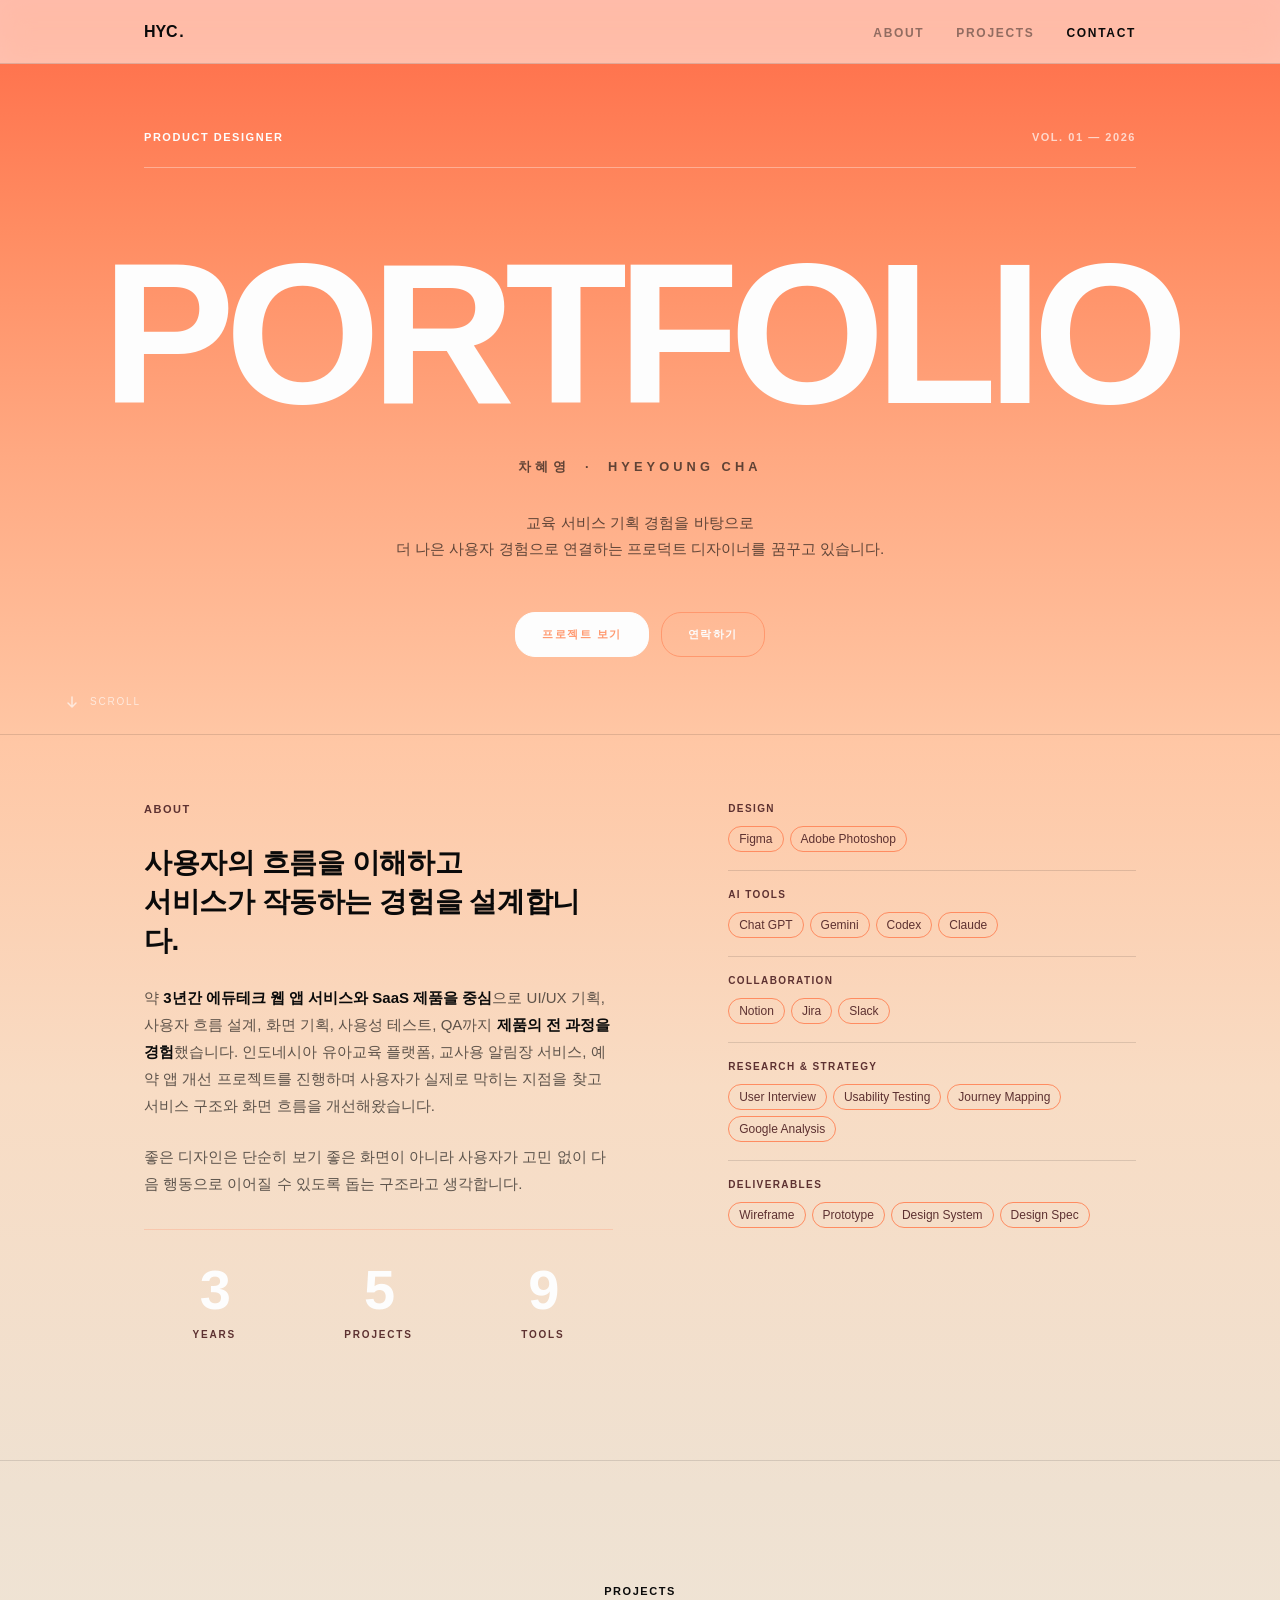
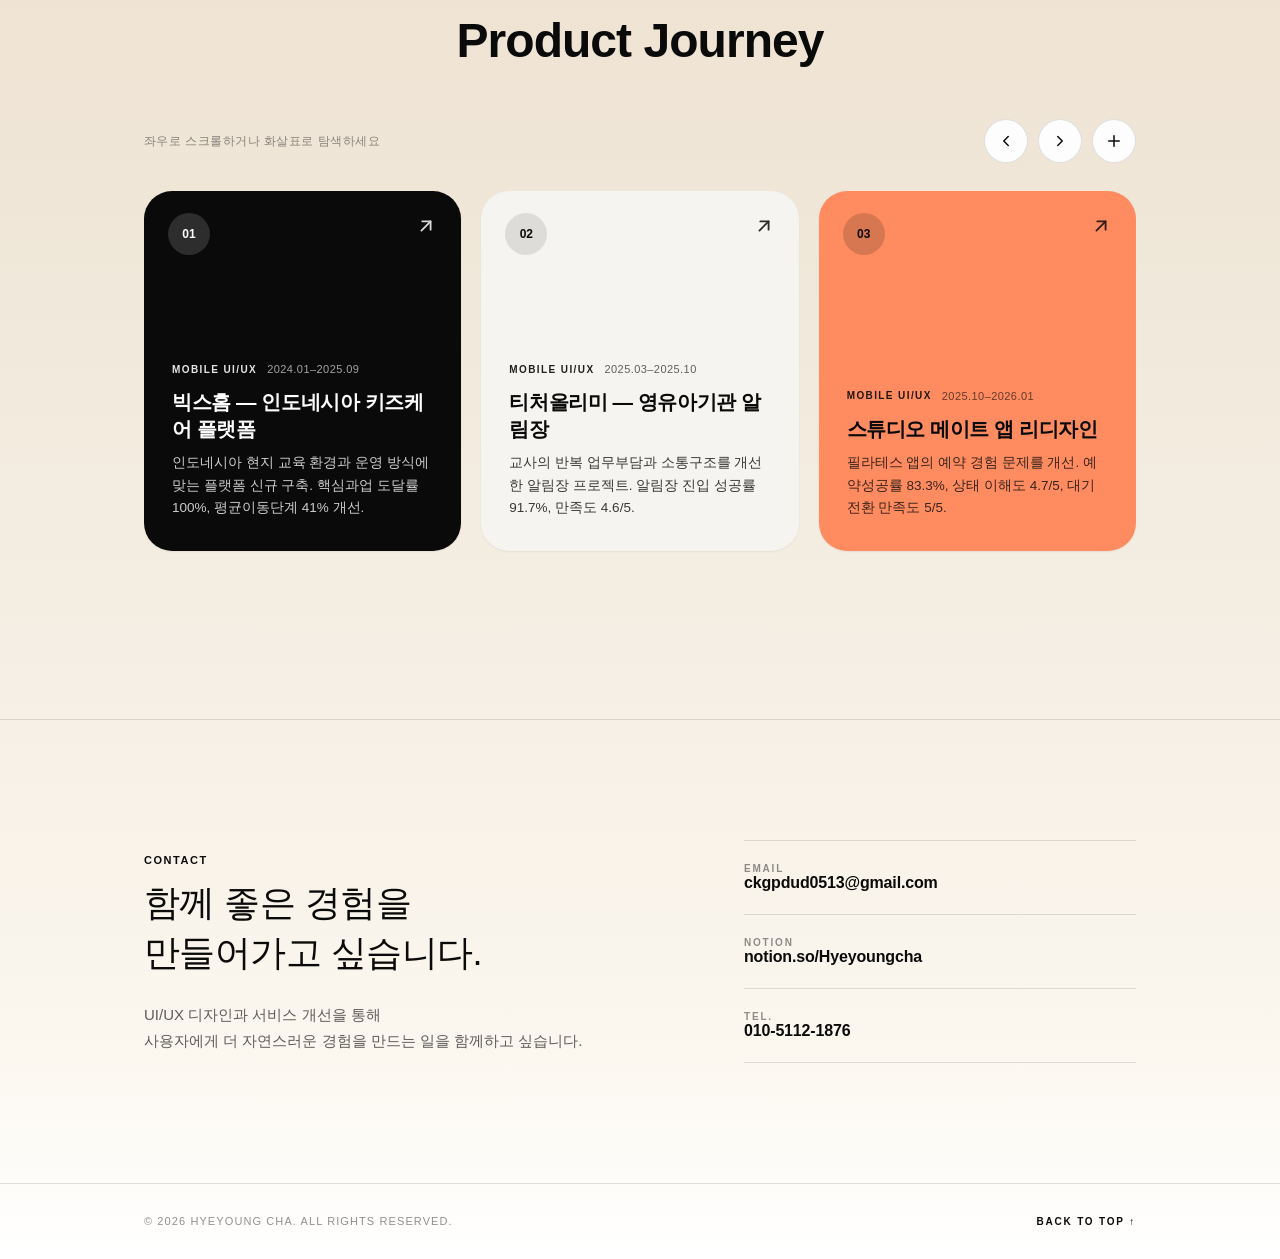
==== index.html @ 9a7ed99f "feat: initial portfolio site" ====
<!DOCTYPE html>
<html lang="ko">
<head>
  <meta charset="UTF-8" />
  <meta name="viewport" content="width=device-width, initial-scale=1.0" />
  <title>Hyeyoung Cha — Product Designer</title>
  <meta name="description" content="UI/UX 디자이너 차혜영의 포트폴리오입니다. 사용자의 흐름을 이해하고 서비스가 작동하는 경험을 설계합니다." />
  <meta name="author" content="Hyeyoung Cha" />
  <meta property="og:type" content="website" />
  <meta property="og:title" content="Hyeyoung Cha — Product Designer" />
  <meta property="og:description" content="UI/UX 디자이너 차혜영의 포트폴리오입니다. 사용자의 흐름을 이해하고 서비스가 작동하는 경험을 설계합니다." />
  <meta property="og:image" content="images/01_bixhome/01_빅스홈_표지.png" />
  <meta property="og:locale" content="ko_KR" />
  <meta name="twitter:card" content="summary_large_image" />
  <meta name="twitter:title" content="Hyeyoung Cha — Product Designer" />
  <meta name="twitter:description" content="UI/UX 디자이너 차혜영의 포트폴리오입니다." />
  <meta name="twitter:image" content="images/01_bixhome/01_빅스홈_표지.png" />
  <link rel="stylesheet" href="style.css" />
</head>
<body>

<!-- ── Navigation ── -->
<nav id="nav">
  <div class="container nav-inner">
    <a href="#hero" class="nav-logo">HYC<span>.</span></a>
    <ul class="nav-links">
      <li><a href="#about">About</a></li>
      <li><a href="#projects">Projects</a></li>
      <li><a href="#contact">Contact</a></li>
    </ul>
    <button class="nav-toggle" aria-label="메뉴 열기">
      <span></span><span></span><span></span>
    </button>
  </div>
</nav>
<nav class="nav-drawer">
  <a href="#about">About</a>
  <a href="#projects">Projects</a>
  <a href="#contact">Contact</a>
</nav>

<!-- ── Hero ── -->
<section id="hero">
  <div class="container">
    <div class="hero-content">
      <p class="eyebrow hero-eyebrow">Product Designer</p>
      <h1 class="hero-name">PORTFOLIO</h1>
      <p class="hero-name-ko">차혜영 &nbsp;·&nbsp; HYEYOUNG CHA</p>
      <p class="hero-desc">
        교육 서비스 기획 경험을 바탕으로<br>
        더 나은 사용자 경험으로 연결하는 프로덕트 디자이너를 꿈꾸고 있습니다.
      </p>
      <div class="hero-ctas">
        <a href="#projects" class="btn btn-primary">프로젝트 보기</a>
        <a href="#contact" class="btn btn-ghost">연락하기</a>
      </div>
    </div>
  </div>
  <div class="hero-scroll">
    <svg width="16" height="16" viewBox="0 0 16 16" fill="none">
      <path d="M8 3v10M4 9l4 4 4-4" stroke="currentColor" stroke-width="1.5" stroke-linecap="round" stroke-linejoin="round"/>
    </svg>
    Scroll
  </div>
</section>

<!-- ── About ── -->
<section id="about">
  <div class="container">
    <div class="about-grid">

      <!-- Left: bio -->
      <div>
        <p class="eyebrow section-label reveal">About</p>
        <h2 class="about-lead reveal" data-d="1">
          사용자의 흐름을 이해하고<br>
          서비스가 작동하는 경험을 설계합니다.
        </h2>
        <p class="about-body reveal" data-d="2">
          약 <strong>3년간 에듀테크 웹 앱 서비스와 SaaS 제품을 중심</strong>으로 UI/UX 기획, 사용자 흐름 설계,
          화면 기획, 사용성 테스트, QA까지 <strong>제품의 전 과정을 경험</strong>했습니다.
          인도네시아 유아교육 플랫폼, 교사용 알림장 서비스, 예약 앱 개선 프로젝트를
          진행하며 사용자가 실제로 막히는 지점을 찾고 서비스 구조와 화면 흐름을 개선해왔습니다.
        </p>
        <p class="about-body reveal" data-d="2">
          좋은 디자인은 단순히 보기 좋은 화면이 아니라
          사용자가 고민 없이 다음 행동으로 이어질 수 있도록 돕는 구조라고 생각합니다.
        </p>

        <div class="stats-row">
          <div class="reveal" data-d="1">
            <div class="stat-num">3</div>
            <div class="stat-desc">Years</div>
          </div>
          <div class="reveal" data-d="2">
            <div class="stat-num">5</div>
            <div class="stat-desc">Projects</div>
          </div>
          <div class="reveal" data-d="3">
            <div class="stat-num">9</div>
            <div class="stat-desc">Tools</div>
          </div>
        </div>
      </div>

      <!-- Right: skills -->
      <div class="skills-wrap reveal" data-d="2">
        <div class="skill-group">
          <div class="skill-group-label">Design</div>
          <div class="tags">
            <span class="tag">Figma</span>
            <span class="tag">Adobe Photoshop</span>
          </div>
        </div>
        <div class="skill-group">
          <div class="skill-group-label">AI Tools</div>
          <div class="tags">
            <span class="tag">Chat GPT</span>
            <span class="tag">Gemini</span>
            <span class="tag">Codex</span>
            <span class="tag">Claude</span>
          </div>
        </div>
        <div class="skill-group">
          <div class="skill-group-label">Collaboration</div>
          <div class="tags">
            <span class="tag">Notion</span>
            <span class="tag">Jira</span>
            <span class="tag">Slack</span>
          </div>
        </div>
        <div class="skill-group">
          <div class="skill-group-label">Research &amp; Strategy</div>
          <div class="tags">
            <span class="tag">User Interview</span>
            <span class="tag">Usability Testing</span>
            <span class="tag">Journey Mapping</span>
            <span class="tag">Google Analysis</span>
          </div>
        </div>
        <div class="skill-group">
          <div class="skill-group-label">Deliverables</div>
          <div class="tags">
            <span class="tag">Wireframe</span>
            <span class="tag">Prototype</span>
            <span class="tag">Design System</span>
            <span class="tag">Design Spec</span>
          </div>
        </div>
      </div>

    </div>
  </div>
</section>

<!-- ── Projects ── -->
<section id="projects">
  <div class="container">
    <div class="projects-header">
      <div>
        <p class="eyebrow reveal">Projects</p>
        <h2 class="reveal" data-d="1">Product Journey</h2>
      </div>
    </div>

    <div class="projects-toolbar reveal" data-d="2">
      <span class="projects-hint">좌우로 스크롤하거나 화살표로 탐색하세요</span>
      <div class="carousel-controls">
        <button type="button" class="carousel-btn" data-dir="-1" aria-label="이전 프로젝트">
          <svg width="18" height="18" viewBox="0 0 24 24" fill="none" stroke="currentColor" stroke-width="2" stroke-linecap="round" stroke-linejoin="round"><path d="M15 18l-6-6 6-6"/></svg>
        </button>
        <button type="button" class="carousel-btn" data-dir="1" aria-label="다음 프로젝트">
          <svg width="18" height="18" viewBox="0 0 24 24" fill="none" stroke="currentColor" stroke-width="2" stroke-linecap="round" stroke-linejoin="round"><path d="M9 6l6 6-6 6"/></svg>
        </button>
        <button type="button" class="carousel-btn carousel-btn-expand" id="projects-expand" aria-label="전체 프로젝트 펼쳐보기" aria-pressed="false">
          <svg class="icon-plus" width="18" height="18" viewBox="0 0 24 24" fill="none" stroke="currentColor" stroke-width="2" stroke-linecap="round" stroke-linejoin="round"><line x1="12" y1="5" x2="12" y2="19"/><line x1="5" y1="12" x2="19" y2="12"/></svg>
          <svg class="icon-close" width="18" height="18" viewBox="0 0 24 24" fill="none" stroke="currentColor" stroke-width="2" stroke-linecap="round" stroke-linejoin="round"><line x1="6" y1="6" x2="18" y2="18"/><line x1="18" y1="6" x2="6" y2="18"/></svg>
        </button>
      </div>
    </div>

    <div class="projects-grid">

      <!-- 01 빅스홈 -->
      <a href="project-01.html" class="card reveal">
        <span class="card-num">01</span>
        <span class="card-arrow" aria-hidden="true">
          <svg width="22" height="22" viewBox="0 0 24 24" fill="none" stroke="currentColor" stroke-width="2" stroke-linecap="round" stroke-linejoin="round"><line x1="7" y1="17" x2="17" y2="7"/><polyline points="8 7 17 7 17 16"/></svg>
        </span>
        <div class="card-info">
          <div class="card-meta">
            <span class="card-type">Mobile UI/UX</span>
            <span class="card-year">2024.01–2025.09</span>
          </div>
          <h3 class="card-title">빅스홈 — 인도네시아 키즈케어 플랫폼</h3>
          <p class="card-desc">인도네시아 현지 교육 환경과 운영 방식에 맞는 플랫폼 신규 구축. 핵심과업 도달률 100%, 평균이동단계 41% 개선.</p>
        </div>
      </a>

      <!-- 02 티처올리미 -->
      <a href="project-02.html" class="card reveal" data-d="1">
        <span class="card-num">02</span>
        <span class="card-arrow" aria-hidden="true">
          <svg width="22" height="22" viewBox="0 0 24 24" fill="none" stroke="currentColor" stroke-width="2" stroke-linecap="round" stroke-linejoin="round"><line x1="7" y1="17" x2="17" y2="7"/><polyline points="8 7 17 7 17 16"/></svg>
        </span>
        <div class="card-info">
          <div class="card-meta">
            <span class="card-type">Mobile UI/UX</span>
            <span class="card-year">2025.03–2025.10</span>
          </div>
          <h3 class="card-title">티처올리미 — 영유아기관 알림장</h3>
          <p class="card-desc">교사의 반복 업무부담과 소통구조를 개선한 알림장 프로젝트. 알림장 진입 성공률 91.7%, 만족도 4.6/5.</p>
        </div>
      </a>

      <!-- 03 스튜디오 메이트 -->
      <a href="project-03.html" class="card reveal" data-d="2">
        <span class="card-num">03</span>
        <span class="card-arrow" aria-hidden="true">
          <svg width="22" height="22" viewBox="0 0 24 24" fill="none" stroke="currentColor" stroke-width="2" stroke-linecap="round" stroke-linejoin="round"><line x1="7" y1="17" x2="17" y2="7"/><polyline points="8 7 17 7 17 16"/></svg>
        </span>
        <div class="card-info">
          <div class="card-meta">
            <span class="card-type">Mobile UI/UX</span>
            <span class="card-year">2025.10–2026.01</span>
          </div>
          <h3 class="card-title">스튜디오 메이트 앱 리디자인</h3>
          <p class="card-desc">필라테스 앱의 예약 경험 문제를 개선. 예약성공률 83.3%, 상태 이해도 4.7/5, 대기전환 만족도 5/5.</p>
        </div>
      </a>

      <!-- 04 휠라 -->
      <a href="project-04.html" class="card reveal">
        <span class="card-num">04</span>
        <span class="card-arrow" aria-hidden="true">
          <svg width="22" height="22" viewBox="0 0 24 24" fill="none" stroke="currentColor" stroke-width="2" stroke-linecap="round" stroke-linejoin="round"><line x1="7" y1="17" x2="17" y2="7"/><polyline points="8 7 17 7 17 16"/></svg>
        </span>
        <div class="card-info">
          <div class="card-meta">
            <span class="card-type">Web UI/UX</span>
            <span class="card-year">2026.02–2026.03</span>
          </div>
          <h3 class="card-title">휠라 웹 페이지 리디자인</h3>
          <p class="card-desc">휠라의 브랜드 헤리티지와 라이프스타일 무드를 개선하기 위한 리디자인 프로젝트.</p>
        </div>
      </a>

      <!-- 05 구인구직 -->
      <a href="project-05.html" class="card reveal" data-d="1">
        <span class="card-num">05</span>
        <span class="card-arrow" aria-hidden="true">
          <svg width="22" height="22" viewBox="0 0 24 24" fill="none" stroke="currentColor" stroke-width="2" stroke-linecap="round" stroke-linejoin="round"><line x1="7" y1="17" x2="17" y2="7"/><polyline points="8 7 17 7 17 16"/></svg>
        </span>
        <div class="card-info">
          <div class="card-meta">
            <span class="card-type">Operation Planning</span>
            <span class="card-year">2025</span>
          </div>
          <h3 class="card-title">구인구직 웹 화면 사용성 개선</h3>
          <p class="card-desc">채용공고 등록 관련 CS 문의 70% 이상 감소, 월 27건 이하로 감소.</p>
        </div>
      </a>

      <!-- 06 이벤트 프로모션 -->
      <a href="project-06.html" class="card reveal" data-d="2">
        <span class="card-num">06</span>
        <span class="card-arrow" aria-hidden="true">
          <svg width="22" height="22" viewBox="0 0 24 24" fill="none" stroke="currentColor" stroke-width="2" stroke-linecap="round" stroke-linejoin="round"><line x1="7" y1="17" x2="17" y2="7"/><polyline points="8 7 17 7 17 16"/></svg>
        </span>
        <div class="card-info">
          <div class="card-meta">
            <span class="card-type">Promotions</span>
            <span class="card-year">2025.04–2025.05</span>
          </div>
          <h3 class="card-title">이벤트 프로모션 기획 및 운영</h3>
          <p class="card-desc">교사 회원의 반복 참여 유도, 이벤트 몰입도 증가 및 자사 커머스 노출 확대.</p>
        </div>
      </a>

    </div>
  </div>
</section>

<!-- ── Contact ── -->
<section id="contact">
  <div class="container">
    <div class="contact-grid">
      <div class="reveal">
        <p class="eyebrow">Contact</p>
        <h2 class="contact-headline">
          함께 좋은 경험을<br>
          만들어가고 싶습니다.
        </h2>
        <p class="contact-sub">
          UI/UX 디자인과 서비스 개선을 통해<br>
          사용자에게 더 자연스러운 경험을 만드는 일을 함께하고 싶습니다.
        </p>
      </div>
      <div class="contact-items reveal" data-d="2">
        <a href="https://mail.google.com/mail/?view=cm&fs=1&to=ckgpdud0513@gmail.com" class="contact-item" target="_blank" rel="noopener">
          <div>
            <div class="contact-item-lbl">Email</div>
            <div class="contact-item-val">ckgpdud0513@gmail.com</div>
          </div>
        </a>
        <a href="https://www.notion.so/44c5bd05ac6083bfa20d01a6bcfd64e7" class="contact-item" target="_blank" rel="noopener">
          <div>
            <div class="contact-item-lbl">Notion</div>
            <div class="contact-item-val">notion.so/Hyeyoungcha</div>
          </div>
        </a>
        <a href="tel:010-5112-1876" class="contact-item">
          <div>
            <div class="contact-item-lbl">Tel.</div>
            <div class="contact-item-val">010-5112-1876</div>
          </div>
        </a>
      </div>
    </div>
  </div>
</section>

<!-- ── Footer ── -->
<footer>
  <div class="container footer-inner">
    <p class="footer-copy">© 2026 Hyeyoung Cha. All rights reserved.</p>
    <a href="#hero" class="footer-back">
      Back to top ↑
    </a>
  </div>
</footer>

<!-- ── Project Modal ── -->
<div id="project-modal" role="dialog" aria-modal="true" aria-label="프로젝트 상세">
  <div id="project-modal-panel">
    <button id="project-modal-close" aria-label="닫기">
      <svg width="16" height="16" viewBox="0 0 16 16" fill="none">
        <path d="M3 3l10 10M13 3L3 13" stroke="currentColor" stroke-width="1.8" stroke-linecap="round"/>
      </svg>
    </button>
    <div id="project-modal-body"></div>
  </div>
</div>
<div id="project-modal-progress"><div id="project-modal-progress-bar"></div></div>
<button id="modal-back-to-top" aria-label="맨 위로 이동">
  <svg width="18" height="18" viewBox="0 0 24 24" fill="none" stroke="currentColor" stroke-width="2" stroke-linecap="round" stroke-linejoin="round"><polyline points="18 15 12 9 6 15"/></svg>
</button>

<!-- ── Back to Top (main) ── -->
<button id="back-to-top" aria-label="맨 위로 이동">
  <svg width="18" height="18" viewBox="0 0 24 24" fill="none" stroke="currentColor" stroke-width="2" stroke-linecap="round" stroke-linejoin="round"><polyline points="18 15 12 9 6 15"/></svg>
</button>

<script src="main.js"></script>
</body>
</html>
---- style.css ----
@import url("https://cdn.jsdelivr.net/gh/orioncactus/pretendard@v1.3.9/dist/web/static/pretendard.min.css");

/* ─── Variables (Coral gradient palette) ─── */
:root {
  --ink:    #0A0A0A;
  --ink-65: rgba(10,10,10,.65);
  --ink-45: rgba(10,10,10,.45);
  --ink-35: rgba(10,10,10,.35);
  --ink-25: rgba(10,10,10,.25);
  --ink-12: rgba(10,10,10,.12);
  --ink-06: rgba(10,10,10,.06);
  --paper:  #FDFDFD;
  --paper-2:#F5F4F0;

  --rust:        #5D3131;
  --rust-25:     rgba(93,49,49,.25);
  --coral:       #FF8C61;
  --coral-soft:  #FF986E;
  --coral-line:  rgba(255,128,88,.25);

  --nav-h: 64px;
  --max:   1120px;
  --pad:   clamp(20px, 5vw, 80px);
  --r:     20px;
}

/* ─── Reset ─── */
*, *::before, *::after { box-sizing: border-box; margin: 0; padding: 0; }
html { scroll-behavior: smooth; }
body {
  font-family: 'Pretendard', -apple-system, BlinkMacSystemFont, sans-serif;
  background:
    linear-gradient(
      180deg,
      #FF6B47 0%,
      #FF8C62 8%,
      #FFA982 16%,
      #FFC7A5 26%,
      #F8DCC4 38%,
      #EFE1D1 52%,
      #F0E8DA 66%,
      #F6EFE5 80%,
      #FBF7EE 92%,
      #FFFFFF 100%
    )
    no-repeat;
  background-attachment: scroll;
  color: var(--ink);
  -webkit-font-smoothing: antialiased;
  overflow-x: hidden;
}
img { display: block; width: 100%; }
a { color: inherit; text-decoration: none; }

/* ─── Typography ─── */
.display {
  font-size: clamp(72px, 17vw, 200px);
  font-weight: 800;
  line-height: 0.9;
  letter-spacing: -0.05em;
}
h1 { font-size: clamp(36px, 5vw, 64px); font-weight: 700; line-height: 1.1; letter-spacing: -0.025em; }
h2 { font-size: clamp(28px, 3.5vw, 48px); font-weight: 700; line-height: 1.15; letter-spacing: -0.02em; }
h3 { font-size: clamp(18px, 1.8vw, 24px); font-weight: 600; line-height: 1.3; }
p  { line-height: 1.7; }

.eyebrow {
  display: inline-block;
  font-size: 11px;
  font-weight: 600;
  letter-spacing: 0.14em;
  text-transform: uppercase;
  color: var(--ink);
}
#about .eyebrow { color: var(--rust); }

/* ─── Layout ─── */
.container { max-width: var(--max); margin: 0 auto; padding: 0 var(--pad); }
section { padding: clamp(80px, 10vw, 120px) 0; }

/* ─── Nav ─── */
#nav {
  position: fixed;
  inset: 0 0 auto;
  z-index: 200;
  height: var(--nav-h);
  background: rgba(255,255,255,0.55);
  backdrop-filter: blur(14px) saturate(120%);
  -webkit-backdrop-filter: blur(14px) saturate(120%);
  border-bottom: 1px solid var(--ink-12);
  transition: background .3s, box-shadow .3s;
}
#nav.scrolled { background: rgba(255,255,255,0.78); box-shadow: 0 4px 24px rgba(0,0,0,.04); }
.nav-inner {
  height: 100%;
  display: flex;
  align-items: center;
  justify-content: space-between;
}
.nav-logo {
  font-size: 16px;
  font-weight: 800;
  color: var(--ink);
  letter-spacing: -0.01em;
  display: flex;
  align-items: center;
  gap: 2px;
}
.nav-logo span { color: var(--ink); }
.nav-links {
  display: flex;
  align-items: center;
  gap: 32px;
  list-style: none;
}
.nav-links a {
  font-size: 12px;
  font-weight: 600;
  letter-spacing: .14em;
  text-transform: uppercase;
  color: var(--ink-45);
  transition: color .2s;
}
.nav-links a:hover,
.nav-links a.active { color: var(--ink); }

.nav-toggle {
  display: none;
  flex-direction: column;
  gap: 5px;
  cursor: pointer;
  padding: 4px;
  background: none;
  border: none;
}
.nav-toggle span {
  display: block;
  width: 22px;
  height: 2px;
  background: var(--ink);
  border-radius: 0;
  transition: all .3s;
}
.nav-toggle.open span:nth-child(1) { transform: translateY(7px) rotate(45deg); }
.nav-toggle.open span:nth-child(2) { opacity: 0; }
.nav-toggle.open span:nth-child(3) { transform: translateY(-7px) rotate(-45deg); }

.nav-drawer {
  display: none;
  position: fixed;
  inset: var(--nav-h) 0 0;
  background: rgba(255,255,255,0.9);
  backdrop-filter: blur(14px);
  -webkit-backdrop-filter: blur(14px);
  z-index: 199;
  padding: 32px var(--pad);
  flex-direction: column;
  gap: 0;
  border-top: 1px solid var(--ink-12);
}
.nav-drawer.open { display: flex; }
.nav-drawer a {
  font-size: 22px;
  font-weight: 700;
  color: var(--ink);
  padding: 16px 0;
  border-bottom: 1px solid var(--ink-12);
}

/* ─── Buttons ─── */
.btn {
  display: inline-flex;
  align-items: center;
  gap: 8px;
  padding: 14px 26px;
  border-radius: var(--r);
  font-size: 11px;
  font-weight: 700;
  letter-spacing: 0.14em;
  text-transform: uppercase;
  transition: all .2s;
  cursor: pointer;
  border: 1px solid transparent;
}
.btn-primary {
  background: var(--paper);
  color: var(--coral-soft);
  border-color: var(--paper);
}
.btn-primary:hover { background: var(--paper); color: var(--coral-soft); border-color: var(--paper); }
.btn-ghost {
  background: transparent;
  color: var(--paper);
  border-color: var(--coral-soft);
}
.btn-ghost:hover { background: var(--paper); color: var(--coral-soft); border-color: var(--paper); }

/* 연락하기 hover 시 → 프로젝트 보기 버튼이 코랄 */
.hero-ctas:has(.btn-ghost:hover) .btn-primary {
  background: var(--coral-soft);
  color: var(--paper);
  border-color: var(--coral-soft);
}

/* ─── Hero (Masthead) ─── */
#hero {
  min-height: auto;
  background: transparent;
  display: flex;
  align-items: stretch;
  padding-top: var(--nav-h);
  padding-bottom: clamp(24px, 3vw, 48px);
  position: relative;
  overflow: hidden;
}
.hero-content {
  position: relative;
  z-index: 1;
  width: 100%;
  padding: clamp(32px, 5vw, 64px) 0 clamp(24px, 3vw, 40px);
  display: flex;
  flex-direction: column;
  align-items: center;
  text-align: center;
}
.hero-eyebrow {
  margin-bottom: clamp(40px, 6vw, 80px);
  padding-bottom: 20px;
  border-bottom: 1px solid rgba(255,255,255,0.35);
  width: 100%;
  display: flex;
  justify-content: space-between;
  font-size: 11px;
  font-weight: 600;
  letter-spacing: .14em;
  text-transform: uppercase;
  color: var(--paper);
}
.hero-eyebrow::after {
  content: "Vol. 01 — 2026";
  color: rgba(253,253,253,0.7);
}
.hero-name {
  color: var(--paper);
  margin: 0;
  display: block;
  font-family: 'Pretendard', sans-serif;
  font-weight: 800;
  letter-spacing: -0.05em;
  line-height: 0.9;
  font-size: clamp(72px, 17vw, 200px);
}
.hero-name-ko {
  font-size: clamp(11px, 1vw, 13px);
  font-weight: 600;
  font-family: 'Pretendard', sans-serif;
  color: var(--ink-65);
  letter-spacing: 0.32em;
  text-transform: uppercase;
  margin-top: clamp(24px, 3vw, 32px);
}
.hero-desc {
  max-width: 560px;
  font-size: clamp(15px, 1.2vw, 17px);
  color: var(--ink-65);
  line-height: 1.65;
  margin: clamp(24px, 3vw, 32px) auto 0;
}
.hero-ctas { display: flex; gap: 12px; flex-wrap: wrap; margin-top: clamp(32px, 4vw, 56px); justify-content: center; }

.hero-scroll {
  position: absolute;
  bottom: 24px;
  left: var(--pad);
  display: flex;
  align-items: center;
  gap: 10px;
  font-size: 10px;
  letter-spacing: 0.18em;
  text-transform: uppercase;
  color: rgba(253,253,253,0.65);
  animation: bob 2.5s ease-in-out infinite;
}
.hero-scroll svg { flex-shrink: 0; }
@keyframes bob {
  0%, 100% { transform: translateY(0); }
  50%       { transform: translateY(6px); }
}

/* ─── About ─── */
#about {
  background: transparent;
  border-top: 1px solid var(--ink-12);
  padding-top: clamp(40px, 5vw, 64px);
}
.about-grid {
  display: grid;
  grid-template-columns: 469px 1fr;
  gap: clamp(40px, 9vw, 157px);
  align-items: start;
}
.section-label { margin-bottom: 0; }
.about-lead {
  font-size: clamp(22px, 2.4vw, 28px);
  font-weight: 700;
  line-height: 1.4;
  letter-spacing: -0.015em;
  margin-top: 24px;
  color: var(--ink);
}
.about-body {
  font-size: 15px;
  color: var(--ink-65);
  line-height: 1.8;
  margin-top: 24px;
}
.about-body strong { color: var(--ink); font-weight: 600; }

.skills-wrap { padding-top: 4px; }
.skill-group {
  margin-bottom: 0;
  padding: 18px 0;
  border-bottom: 1px solid var(--ink-12);
}
.skill-group:first-child { padding-top: 0; }
.skill-group:last-child { border-bottom: none; }
.skill-group-label {
  font-size: 10px;
  font-weight: 700;
  letter-spacing: 0.14em;
  text-transform: uppercase;
  color: var(--rust);
  margin-bottom: 12px;
}
.tags { display: flex; flex-wrap: wrap; gap: 6px; }
.tag {
  padding: 5px 10px;
  background: transparent;
  border: 1px solid var(--coral);
  border-radius: var(--r);
  font-size: 12px;
  font-weight: 400;
  color: var(--rust);
  transition: all .2s;
}
.tag:hover { background: var(--coral); color: var(--paper); border-color: var(--coral); }

.stats-row {
  display: grid;
  grid-template-columns: repeat(3, 1fr);
  gap: 24px;
  margin-top: 32px;
  padding-top: 32px;
  border-top: 1px solid var(--coral-line);
}
.stats-row > div {
  display: flex;
  flex-direction: column;
  align-items: center;
  text-align: center;
  gap: 10px;
  height: 78px;
  justify-content: space-between;
}
.stat-num {
  font-size: clamp(40px, 4.5vw, 56px);
  font-weight: 800;
  letter-spacing: -0.04em;
  line-height: 1;
  color: var(--paper);
}
.stat-num sup { color: var(--paper); font-size: .55em; vertical-align: super; }
.stat-desc {
  font-size: 10px;
  font-weight: 700;
  color: var(--rust);
  letter-spacing: .18em;
  text-transform: uppercase;
}
/* ─── Projects (Editorial List) ─── */
#projects {
  background: transparent !important;
  padding: clamp(80px, 10vw, 120px) 0 !important;
  border-top: 1px solid var(--ink-12);
}
.projects-header {
  display: flex;
  flex-direction: column;
  align-items: center;
  justify-content: center;
  text-align: center;
  margin-bottom: clamp(28px, 4vw, 56px);
  gap: 12px;
}
.projects-header h2 { color: var(--ink); margin-top: 12px; font-size: clamp(32px, 4vw, 48px); }
.projects-header .eyebrow { color: var(--ink); }

.projects-toolbar {
  display: flex;
  align-items: center;
  justify-content: space-between;
  gap: 24px;
  margin-bottom: 20px;
}
.projects-hint {
  font-size: 12px;
  letter-spacing: .04em;
  color: var(--ink-45);
}
.carousel-controls {
  display: inline-flex;
  gap: 10px;
}
.carousel-btn {
  width: 44px;
  height: 44px;
  display: inline-flex;
  align-items: center;
  justify-content: center;
  border-radius: 50%;
  border: 1px solid var(--ink-12);
  background: var(--paper);
  color: var(--ink);
  cursor: pointer;
  transition: background .2s, color .2s, border-color .2s, transform .2s;
}
.carousel-btn:hover { background: var(--ink); color: var(--paper); border-color: var(--ink); }
.carousel-btn:active { transform: scale(.95); }
.carousel-btn:disabled { opacity: .3; cursor: not-allowed; }
.carousel-btn:disabled:hover { background: var(--paper); color: var(--ink); border-color: var(--ink-12); }

.carousel-btn-expand .icon-close { display: none; }
.carousel-btn-expand.is-active { background: var(--ink); color: var(--paper); border-color: var(--ink); }
.carousel-btn-expand.is-active .icon-plus { display: none; }
.carousel-btn-expand.is-active .icon-close { display: block; }

.projects-grid {
  display: flex;
  flex-direction: row;
  align-items: stretch;
  gap: 20px;
  overflow-x: auto;
  overflow-y: hidden;
  scroll-snap-type: x mandatory;
  scroll-behavior: smooth;
  scroll-padding-left: 0;
  padding: 8px 0 48px;
  margin: 0;
  width: 100%;
  border-top: none;
  scrollbar-width: none;
  -ms-overflow-style: none;
}
.projects-grid::-webkit-scrollbar { display: none; }

.card {
  position: relative;
  /* 3개 카드 + 2개 gap(20px)이 캐러셀 콘텐츠 영역에 딱 맞도록 */
  flex: 0 0 calc((100% - 40px) / 3);
  display: flex;
  flex-direction: column;
  justify-content: flex-end;
  padding: 80px 28px 32px;
  border: none;
  border-radius: 28px;
  min-height: 360px;
  background: var(--ink);
  color: var(--paper);
  text-decoration: none;
  overflow: hidden;
  scroll-snap-align: start;
  transition: transform .3s ease, box-shadow .3s ease;
  box-shadow: 0 1px 2px rgba(10,10,10,.06);
}
.card:nth-child(3n+1) { background: var(--ink); color: var(--paper); }
.card:nth-child(3n+2) { background: var(--paper-2); color: var(--ink); }
.card:nth-child(3n+0) { background: var(--coral); color: var(--ink); }

/* Reveal — carousel은 staggered 없이 fade-in 만 */
.card.reveal,
.card.reveal.in { transform: none; }
.card.reveal { opacity: 0; }
.card.reveal.in { opacity: 1; }
.card:hover,
.card.reveal.in:hover { transform: translateY(-6px) scale(1.03); box-shadow: 0 18px 42px rgba(10,10,10,.18); }

/* ── Expanded grid view (3 x 2) ── */
.projects-grid.is-expanded {
  display: grid;
  grid-template-columns: repeat(3, 1fr);
  gap: 20px;
  overflow: visible;
  scroll-snap-type: none;
}
.projects-grid.is-expanded .card {
  flex: initial;
  width: auto;
  min-height: 320px;
  padding: 80px 28px 32px;
  border-radius: 28px;
  scroll-snap-align: none;
}
.projects-grid.is-expanded .card .card-title { font-size: clamp(18px, 1.6vw, 22px); }
.projects-grid.is-expanded .card .card-desc { font-size: 13.5px; }
.projects-grid.is-expanded .card .card-num { top: 20px; left: 22px; width: 40px; height: 40px; font-size: 11px; }
.projects-grid.is-expanded .card .card-arrow { top: 24px; right: 24px; }
.projects-grid.is-expanded .card[data-clone="1"] { display: none; }
.projects-grid.is-expanded ~ .carousel-prevnext,
.projects-toolbar.is-expanded .carousel-btn[data-dir] { opacity: .3; pointer-events: none; }

.card-num {
  position: absolute;
  top: 22px;
  left: 24px;
  width: 42px;
  height: 42px;
  display: inline-flex;
  align-items: center;
  justify-content: center;
  border-radius: 50%;
  background: rgba(255,255,255,.14);
  color: inherit;
  font-size: 12px;
  font-weight: 700;
  letter-spacing: 0;
}
.card:nth-child(3n+2) .card-num { background: rgba(10,10,10,.1); }
.card:nth-child(3n+0) .card-num { background: rgba(10,10,10,.16); }

.card-arrow {
  position: absolute;
  top: 24px;
  right: 24px;
  display: inline-flex;
  align-items: center;
  justify-content: center;
  color: inherit;
  opacity: .85;
  transition: transform .25s ease, opacity .25s ease;
}
.card:hover .card-arrow { transform: translate(3px, -3px); opacity: 1; }

.card-info {
  padding: 0;
  display: flex;
  flex-direction: column;
  gap: 10px;
}
.card-meta {
  display: flex;
  flex-direction: row;
  flex-wrap: wrap;
  align-items: center;
  gap: 10px;
  width: auto;
  margin-bottom: 4px;
  opacity: .9;
}
.card-type {
  font-size: 10px;
  font-weight: 700;
  letter-spacing: 0.14em;
  text-transform: uppercase;
  color: inherit;
}
.card-year {
  font-size: 11px;
  color: inherit;
  opacity: .7;
  letter-spacing: .04em;
}
.card-title {
  font-size: clamp(18px, 1.6vw, 22px);
  font-weight: 700;
  color: inherit;
  letter-spacing: -0.02em;
  margin: 0;
  line-height: 1.3;
}
.card-desc {
  font-size: 13.5px;
  color: inherit;
  opacity: .8;
  line-height: 1.65;
  margin: 0;
}

/* ─── Contact ─── */
#contact {
  background: transparent;
  border-top: 1px solid var(--ink-12);
}
.contact-grid {
  display: grid;
  grid-template-columns: 520px 1fr;
  gap: 80px;
  align-items: center;
}
#contact .eyebrow { color: var(--ink); }
.contact-headline {
  color: var(--ink);
  font-size: clamp(26px, 3vw, 36px);
  font-weight: 500;
  letter-spacing: -0.015em;
  line-height: 1.4;
  margin-top: 8px;
  font-family: 'Pretendard', sans-serif;
}
.contact-headline .hi {
  color: var(--ink);
  display: inline;
}
.contact-sub {
  font-size: 15px;
  color: var(--ink-65);
  margin-top: 24px;
  line-height: 1.7;
}

.contact-items {
  display: flex;
  flex-direction: column;
  gap: 0;
  border-top: 1px solid var(--ink-12);
}
.contact-item {
  display: flex;
  flex-direction: column;
  align-items: flex-start;
  gap: 6px;
  padding: 22px 0;
  border: none;
  border-bottom: 1px solid var(--ink-12);
  border-radius: 0;
  background: transparent !important;
  transition: padding .25s;
}
.contact-item:hover {
  border-color: var(--ink);
  background: transparent !important;
  transform: none !important;
  padding-left: 12px;
}
.contact-item-lbl {
  font-size: 10px;
  font-weight: 700;
  color: var(--ink-45);
  letter-spacing: .18em;
  text-transform: uppercase;
}
.contact-item-val {
  font-size: 16px;
  font-weight: 600;
  color: var(--ink);
  letter-spacing: -0.01em;
}

/* ─── Footer ─── */
footer {
  background: transparent;
  border-top: 1px solid var(--ink-12);
  padding: 28px 0;
}
.footer-inner {
  display: flex;
  align-items: center;
  justify-content: space-between;
  flex-wrap: wrap;
  gap: 12px;
}
.footer-copy {
  font-size: 11px;
  color: var(--ink-45);
  letter-spacing: .1em;
  text-transform: uppercase;
}
.footer-back {
  font-size: 10px;
  font-weight: 700;
  color: var(--ink);
  letter-spacing: .18em;
  text-transform: uppercase;
  display: flex;
  align-items: center;
  gap: 6px;
  transition: opacity .2s;
}
.footer-back:hover { opacity: .55; color: var(--ink); }

/* ─── Project Detail Pages ─── */
.project-hero {
  min-height: 50svh;
  background: transparent;
  padding-top: var(--nav-h);
  display: flex;
  align-items: flex-end;
  border-bottom: 1px solid var(--ink-12);
}
.project-hero-inner { padding: clamp(60px, 8vw, 100px) 0; width: 100%; }
.project-back {
  display: inline-flex;
  align-items: center;
  gap: 8px;
  font-size: 10px;
  font-weight: 700;
  letter-spacing: .18em;
  text-transform: uppercase;
  color: var(--ink-45);
  margin-bottom: 40px;
  transition: all .2s;
}
.project-back:hover { color: var(--ink); gap: 12px; }
.project-back svg { transition: transform .2s; }
.project-back:hover svg { transform: translateX(-3px); }

.project-hero-inner .eyebrow { margin-bottom: 20px; color: var(--ink); }
.project-title {
  color: var(--ink);
  margin-bottom: 20px;
  font-size: clamp(48px, 9vw, 140px);
  font-weight: 800;
  letter-spacing: -0.05em;
  line-height: 0.95;
}
.project-tagline {
  color: var(--ink-65);
  font-size: clamp(16px, 1.5vw, 20px);
  max-width: 640px;
  line-height: 1.5;
}
.project-meta-row {
  display: flex;
  gap: clamp(28px, 4vw, 56px);
  margin-top: 56px;
  padding-top: 32px;
  border-top: 1px solid var(--ink-12);
  flex-wrap: wrap;
}
.project-meta-key {
  font-size: 10px;
  font-weight: 700;
  letter-spacing: .18em;
  text-transform: uppercase;
  color: var(--ink-45);
  margin-bottom: 8px;
}
.project-meta-val { font-size: 15px; font-weight: 500; color: var(--ink); }

.project-mockup {
  background: var(--ink-06);
  border-top: 1px solid var(--ink-12);
  border-bottom: 1px solid var(--ink-12);
  padding: clamp(40px, 6vw, 80px) 0;
  display: flex;
  align-items: center;
  justify-content: center;
  overflow: hidden;
}
.mockup-placeholder {
  width: 100%;
  max-width: 960px;
  margin: 0 auto;
  border-radius: 0;
  overflow: hidden;
  aspect-ratio: 16/9;
  position: relative;
}

/* project body */
.project-body { background: transparent; }
.project-section {
  margin-bottom: clamp(56px, 7vw, 88px);
  padding-top: clamp(40px, 5vw, 64px);
  border-top: 1px solid var(--ink-12);
}
.project-section:first-of-type {
  border-top: none;
  padding-top: 0;
}
.project-section:last-child { margin-bottom: 0; }
.project-section-num {
  font-size: 11px;
  font-weight: 700;
  color: var(--rust);
  letter-spacing: .14em;
  line-height: 1;
  margin-bottom: 16px;
  text-transform: uppercase;
}
.project-section-title {
  font-size: clamp(28px, 3.5vw, 40px);
  font-weight: 700;
  letter-spacing: -0.025em;
  margin-bottom: 28px;
  color: var(--ink);
}
.project-section-body {
  font-size: clamp(15px, 1.2vw, 17px);
  color: var(--ink-65);
  line-height: 1.8;
  max-width: 720px;
}
.project-section-body + .project-section-body { margin-top: 16px; }

.process-steps {
  display: grid;
  grid-template-columns: repeat(3, 1fr);
  gap: 0;
  margin-top: 40px;
  border-top: 1px solid var(--ink-12);
}
.process-step {
  padding: 28px 24px 0 0;
  background: transparent;
  border: none;
  border-right: 1px solid var(--ink-12);
}
.process-step:last-child { border-right: none; padding-right: 0; }
.process-step:not(:first-child) { padding-left: 24px; }
.process-step-num {
  font-size: 10px;
  font-weight: 700;
  color: var(--rust);
  letter-spacing: .14em;
  margin-bottom: 16px;
  text-transform: uppercase;
}
.process-step-title {
  font-size: 17px;
  font-weight: 700;
  margin-bottom: 12px;
  color: var(--ink);
  letter-spacing: -0.01em;
}
.process-step-desc {
  font-size: 14px;
  color: var(--ink-65);
  line-height: 1.7;
}

.outcome-grid {
  display: grid;
  grid-template-columns: repeat(3, 1fr);
  gap: 0;
  margin-top: 40px;
  border-top: 1px solid var(--ink-12);
}
.outcome-card {
  padding: 32px 24px 0 0;
  background: transparent !important;
  border-radius: 0;
  border-right: 1px solid var(--ink-12);
  color: var(--ink);
}
.outcome-card:last-child { border-right: none; padding-right: 0; }
.outcome-card:not(:first-child) { padding-left: 24px; }
.outcome-num {
  font-size: clamp(48px, 5.5vw, 72px);
  font-weight: 800;
  letter-spacing: -0.05em;
  line-height: 1;
  color: var(--ink);
  margin-bottom: 14px;
}
.outcome-desc {
  font-size: 14px;
  color: var(--ink-65);
  line-height: 1.6;
}

/* project nav */
.project-nav-section {
  background: transparent;
  border-top: 1px solid var(--ink-12);
  padding: clamp(48px, 6vw, 80px) 0;
}
.project-nav-grid {
  display: grid;
  grid-template-columns: 1fr 1fr;
  gap: 0;
  border-top: 1px solid var(--ink-12);
  border-bottom: 1px solid var(--ink-12);
}
.project-nav-card {
  padding: 32px 28px 32px 0;
  background: transparent !important;
  border-radius: 0;
  display: flex;
  flex-direction: column;
  gap: 12px;
  border-right: 1px solid var(--ink-12);
  transition: background .25s;
}
.project-nav-card:last-child {
  border-right: none;
  padding-right: 0;
  padding-left: 28px;
}
.project-nav-card:hover {
  background: rgba(10,10,10,0.04) !important;
  transform: none;
}
.project-nav-dir {
  font-size: 10px;
  font-weight: 700;
  letter-spacing: .18em;
  text-transform: uppercase;
  color: var(--ink-45);
}
.project-nav-title {
  font-size: 20px;
  font-weight: 700;
  color: var(--ink);
  letter-spacing: -0.02em;
}
.project-nav-cta {
  font-size: 10px;
  font-weight: 700;
  color: var(--ink);
  display: inline-flex;
  align-items: center;
  gap: 6px;
  margin-top: 4px;
  letter-spacing: .18em;
  text-transform: uppercase;
}

/* ─── Project Modal ─── */
#project-modal {
  position: fixed;
  inset: 0;
  z-index: 500;
  background: rgba(10,10,10,.7);
  backdrop-filter: blur(8px);
  -webkit-backdrop-filter: blur(8px);
  opacity: 0;
  pointer-events: none;
  transition: opacity .35s cubic-bezier(.2,.8,.4,1);
  overflow-y: auto;
  overscroll-behavior: contain;
}
#project-modal.open { opacity: 1; pointer-events: all; }
#project-modal-panel {
  background: var(--paper);
  min-height: calc(100vh - 48px);
  margin: 48px auto 0;
  border-radius: 0;
  position: relative;
  transform: translateY(72px);
  transition: transform .45s cubic-bezier(.2,.8,.4,1);
}
#project-modal.open #project-modal-panel { transform: translateY(0); }
#project-modal-close {
  position: sticky;
  top: 20px;
  float: right;
  margin: 20px 20px 0 0;
  width: 44px;
  height: 44px;
  background: var(--ink);
  border-radius: 50%;
  border: none;
  cursor: pointer;
  display: flex;
  align-items: center;
  justify-content: center;
  color: var(--paper);
  z-index: 10;
  flex-shrink: 0;
  transition: transform .25s;
}
#project-modal-close:hover { transform: rotate(90deg); background: var(--ink); }

/* modal scroll progress */
#project-modal-progress {
  position: fixed;
  top: 0;
  left: 0;
  right: 0;
  height: 3px;
  background: rgba(10,10,10,.08);
  z-index: 510;
  opacity: 0;
  pointer-events: none;
  transition: opacity .25s;
}
#project-modal.open ~ #project-modal-progress { opacity: 1; }
#project-modal-progress-bar {
  height: 100%;
  width: 0;
  background: var(--coral);
  transition: width .1s linear;
}

/* back-to-top buttons (main + modal) */
#back-to-top,
#modal-back-to-top {
  position: fixed;
  right: 24px;
  bottom: 24px;
  width: 44px;
  height: 44px;
  border-radius: 50%;
  border: none;
  background: var(--ink);
  color: var(--paper);
  cursor: pointer;
  display: flex;
  align-items: center;
  justify-content: center;
  opacity: 0;
  pointer-events: none;
  transform: translateY(8px);
  transition: opacity .25s, transform .25s, background .2s;
  box-shadow: 0 6px 18px rgba(10,10,10,.18);
}
#back-to-top { z-index: 180; }
#modal-back-to-top { z-index: 520; }
#back-to-top.visible,
#modal-back-to-top.visible {
  opacity: 1;
  pointer-events: all;
  transform: translateY(0);
}
#back-to-top:hover,
#modal-back-to-top:hover { background: var(--coral); }

#project-modal-body { clear: both; }
#project-modal-body nav,
#project-modal-body footer { display: none; }
#project-modal-body .project-hero { padding-top: 0; }
#project-modal-loading {
  padding: 80px 40px;
  text-align: center;
  color: var(--ink-45);
  font-size: 11px;
  letter-spacing: .14em;
  text-transform: uppercase;
}

/* ─── Scroll Reveal ─── */
.reveal {
  opacity: 0;
  transform: translateY(24px);
  transition: opacity .65s cubic-bezier(.2,.8,.4,1), transform .65s cubic-bezier(.2,.8,.4,1);
}
.reveal.in { opacity: 1; transform: none; }
.reveal[data-d="1"] { transition-delay: .08s; }
.reveal[data-d="2"] { transition-delay: .16s; }
.reveal[data-d="3"] { transition-delay: .24s; }
.reveal[data-d="4"] { transition-delay: .32s; }

/* ─── Gallery ─── */
.project-gallery {
  background: transparent;
  padding: clamp(64px, 8vw, 100px) 0;
  border-top: 1px solid var(--ink-12);
}
.gallery-header {
  display: flex;
  flex-direction: column;
  align-items: flex-start;
  gap: 14px;
  margin-bottom: 48px;
  padding-bottom: 24px;
  border-bottom: 1px solid var(--ink-12);
}
.gallery-header .eyebrow { color: var(--rust); margin-bottom: 0; }
.gallery-header h2 {
  font-size: clamp(28px, 3.5vw, 40px);
  font-weight: 700;
  letter-spacing: -0.02em;
  color: var(--ink);
  margin: 0;
}
.gallery-header .modal-tagline {
  font-size: clamp(14px, 1.1vw, 16px);
  color: var(--ink-65);
  line-height: 1.6;
  margin: 4px 0 0;
}
.gallery-grid {
  display: flex;
  flex-direction: column;
  gap: 16px;
}
.gallery-img {
  width: 100%;
  display: block;
  border-radius: 0;
  cursor: zoom-in;
  transition: opacity .2s;
}
.gallery-img:hover { opacity: .85; }

/* ─── Lightbox ─── */
.lightbox-overlay {
  display: none;
  position: fixed;
  inset: 0;
  z-index: 9000;
  background: rgba(0,0,0,.95);
  align-items: center;
  justify-content: center;
  padding: 24px;
}
.lightbox-overlay.open { display: flex; }
.lightbox-inner {
  position: relative;
  max-width: 1200px;
  width: 100%;
  display: flex;
  align-items: center;
  gap: 16px;
}
.lightbox-img {
  width: 100%;
  max-height: 90vh;
  object-fit: contain;
  border-radius: 0;
  display: block;
}
.lightbox-close,
.lightbox-btn {
  background: rgba(255,255,255,.1);
  border: none;
  color: #fff;
  font-size: 22px;
  width: 44px;
  height: 44px;
  border-radius: 50%;
  cursor: pointer;
  flex-shrink: 0;
  display: flex;
  align-items: center;
  justify-content: center;
  transition: background .2s;
}
.lightbox-close { position: fixed; top: 20px; right: 24px; }
.lightbox-close:hover,
.lightbox-btn:hover { background: rgba(255,255,255,.22); }
.lightbox-counter {
  position: fixed;
  bottom: 24px;
  left: 50%;
  transform: translateX(-50%);
  color: rgba(255,255,255,.55);
  font-size: 11px;
  letter-spacing: .14em;
  text-transform: uppercase;
}

/* ─── Responsive ─── */
@media (max-width: 1024px) {
  .card { grid-template-columns: 240px 100px 1fr; column-gap: 32px; padding: 40px 16px; }
  .card-thumb { width: 240px; height: 180px; }
  .about-grid { grid-template-columns: 1fr; }
  .contact-grid { grid-template-columns: 1fr; gap: 48px; }
}

@media (max-width: 980px) {
  /* 2개 카드 + 1개 gap이 캐러셀에 딱 맞도록 */
  .card { flex-basis: calc((100% - 20px) / 2); min-height: 320px; padding: 72px 24px 28px; }
  .projects-grid.is-expanded { grid-template-columns: repeat(2, 1fr); }
}

@media (max-width: 860px) {
  .process-steps,
  .outcome-grid,
  .project-nav-grid { grid-template-columns: 1fr; }
  .process-step,
  .outcome-card,
  .project-nav-card {
    border-right: none;
    border-bottom: 1px solid var(--ink-12);
    padding: 24px 0 !important;
  }
  .process-step:last-child,
  .outcome-card:last-child,
  .project-nav-card:last-child { border-bottom: none; }
}

@media (max-width: 640px) {
  /* 1개 카드가 캐러셀에 딱 맞도록 */
  .card { flex-basis: 100%; min-height: 300px; padding: 72px 24px 28px; }
  .projects-grid.is-expanded { grid-template-columns: 1fr; }
  .projects-toolbar { flex-direction: column; align-items: flex-start; gap: 12px; }
  .projects-hint { font-size: 11px; }
  .nav-links { display: none; }
  .nav-toggle { display: flex; }
  .hero-ctas { flex-direction: column; align-items: stretch; }
  .stats-row { grid-template-columns: 1fr 1fr 1fr; gap: 12px; }
  .project-meta-row { gap: 24px; }
  .hero-eyebrow::after { display: none; }
}
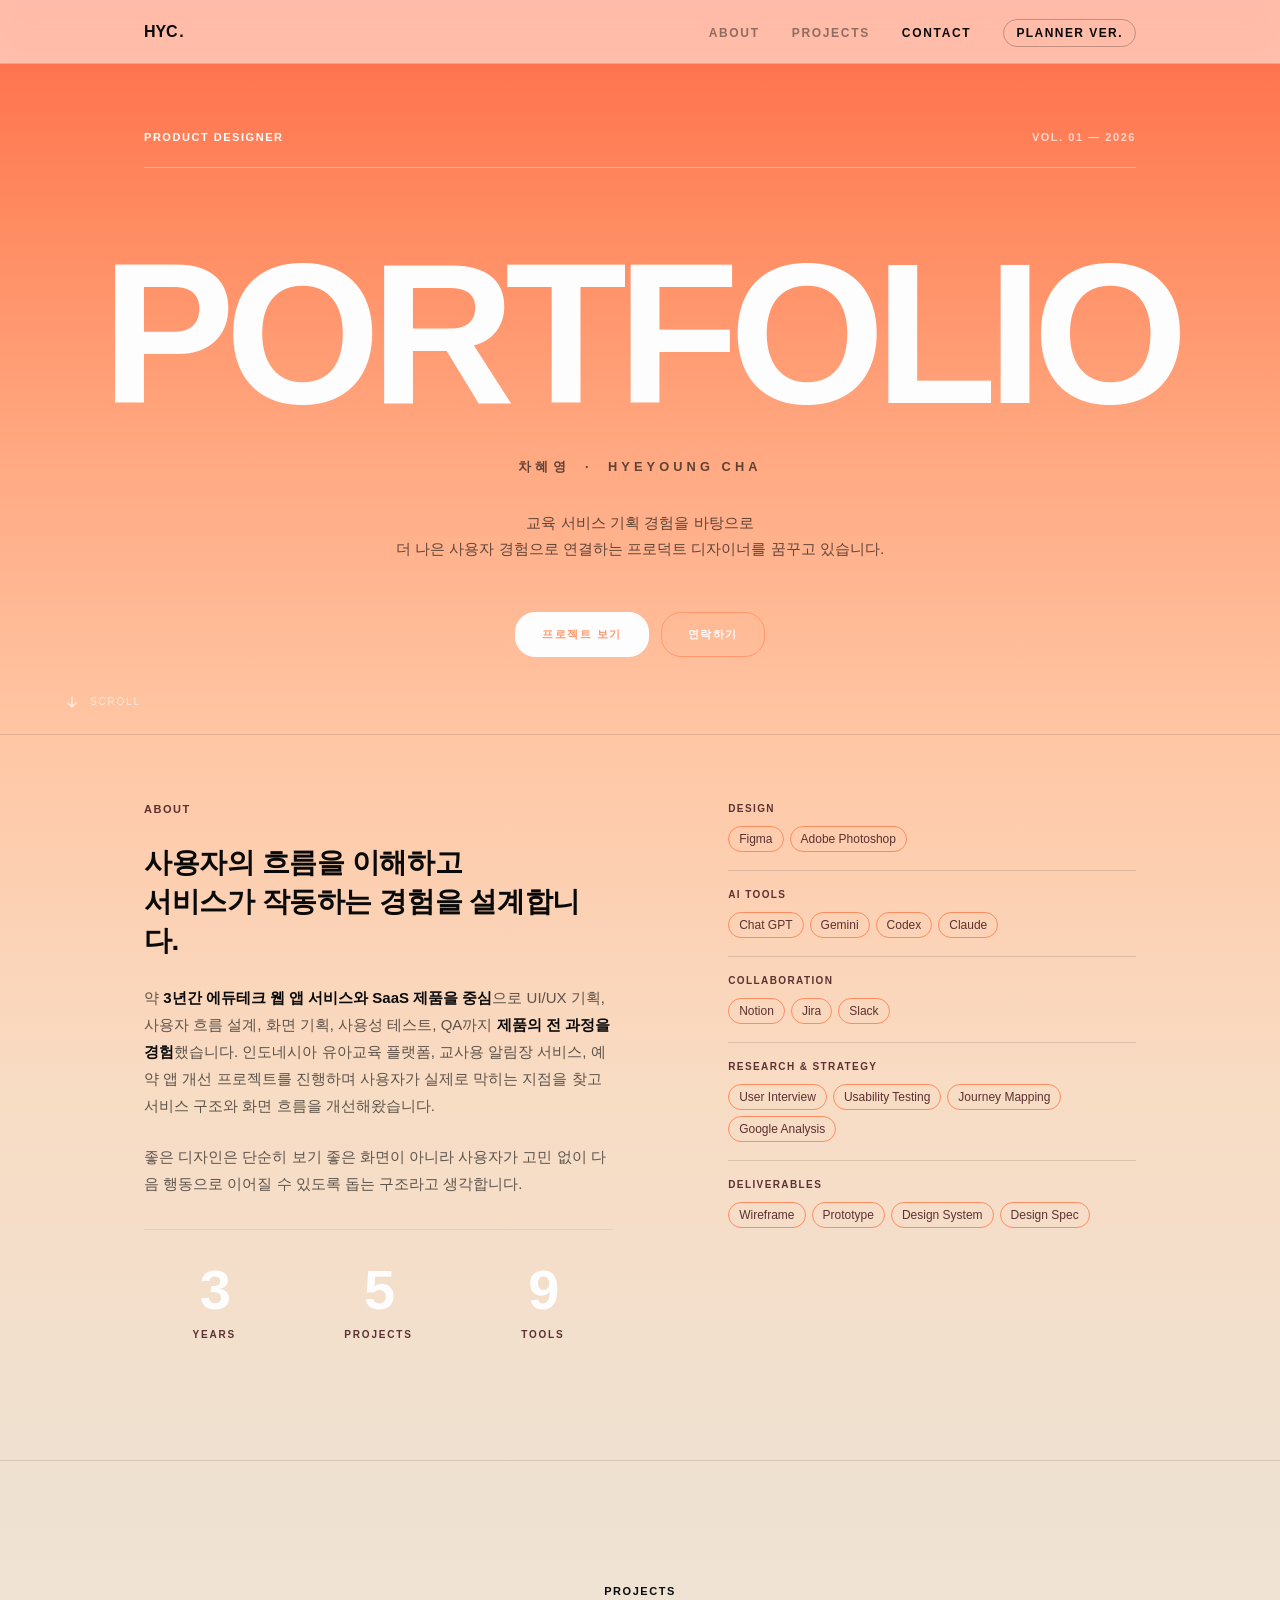
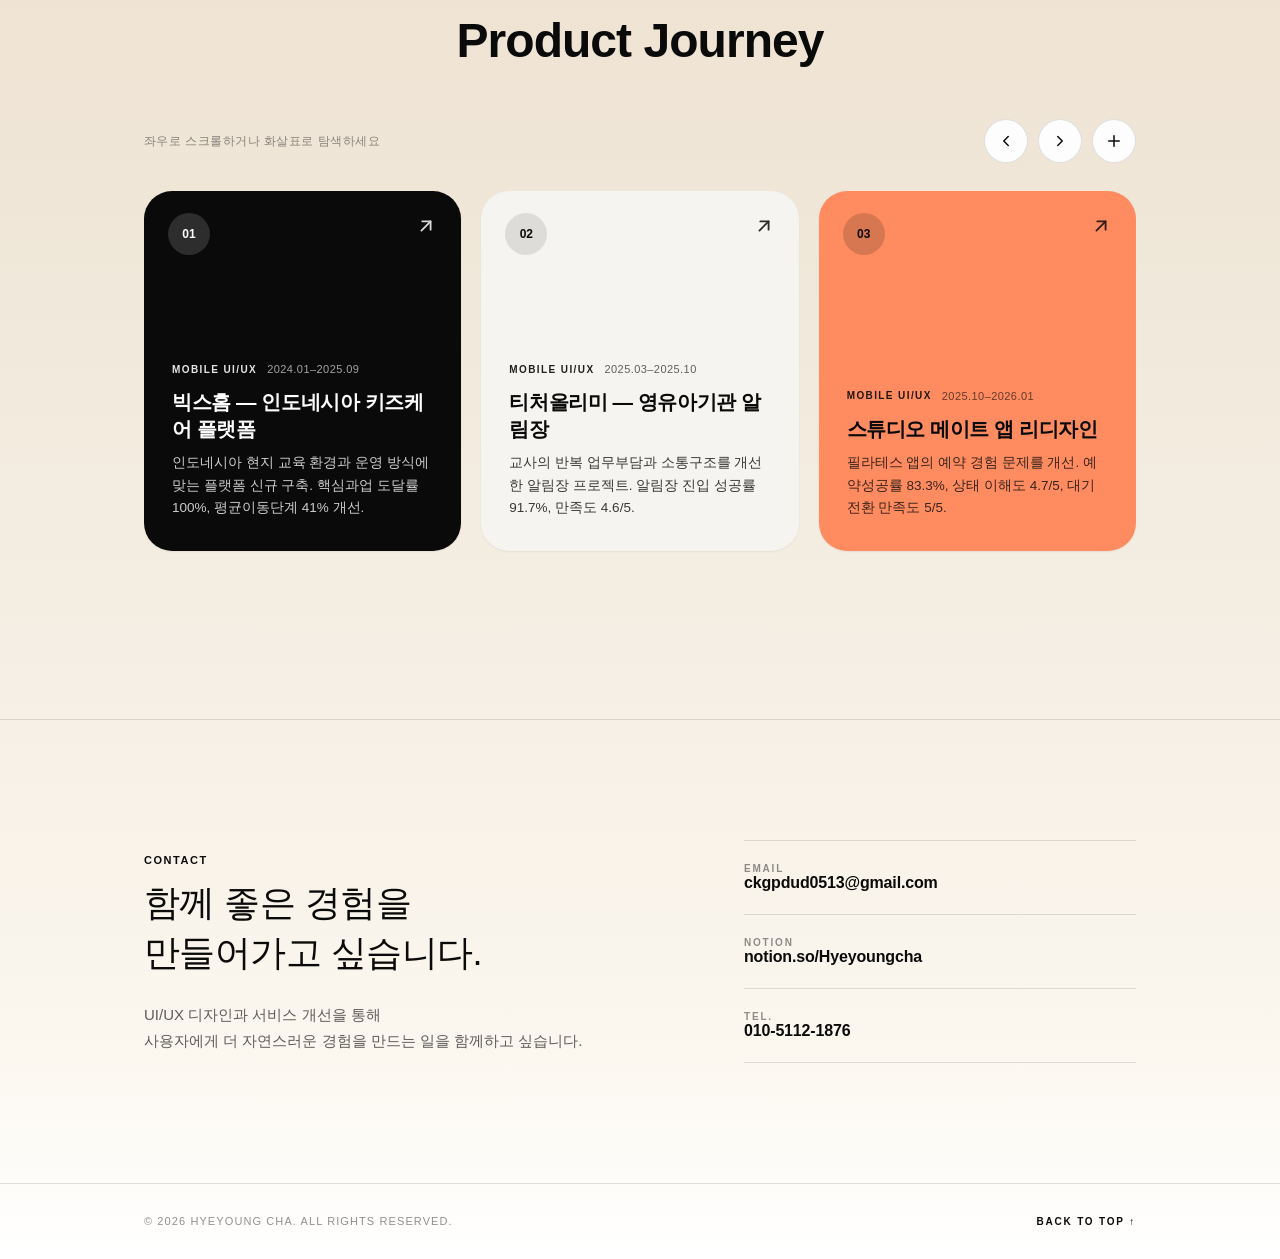
==== commit 2189cbf4: "feat: add Planner ver. cross-link to nav" ====
--- a/index.html
+++ b/index.html
@@ -7,14 +7,21 @@
   <meta name="description" content="UI/UX 디자이너 차혜영의 포트폴리오입니다. 사용자의 흐름을 이해하고 서비스가 작동하는 경험을 설계합니다." />
   <meta name="author" content="Hyeyoung Cha" />
   <meta property="og:type" content="website" />
+  <meta property="og:site_name" content="Hyeyoung Cha — Portfolio" />
+  <meta property="og:url" content="https://ckgpdud.github.io/portfolio/" />
   <meta property="og:title" content="Hyeyoung Cha — Product Designer" />
   <meta property="og:description" content="UI/UX 디자이너 차혜영의 포트폴리오입니다. 사용자의 흐름을 이해하고 서비스가 작동하는 경험을 설계합니다." />
-  <meta property="og:image" content="images/01_bixhome/01_빅스홈_표지.png" />
+  <meta property="og:image" content="https://ckgpdud.github.io/portfolio/images/og-cover-v2.png" />
+  <meta property="og:image:secure_url" content="https://ckgpdud.github.io/portfolio/images/og-cover-v2.png" />
+  <meta property="og:image:type" content="image/png" />
+  <meta property="og:image:width" content="1200" />
+  <meta property="og:image:height" content="630" />
+  <meta property="og:image:alt" content="Hyeyoung Cha Portfolio — PORTFOLIO 타이틀 hero 디자인" />
   <meta property="og:locale" content="ko_KR" />
   <meta name="twitter:card" content="summary_large_image" />
   <meta name="twitter:title" content="Hyeyoung Cha — Product Designer" />
   <meta name="twitter:description" content="UI/UX 디자이너 차혜영의 포트폴리오입니다." />
-  <meta name="twitter:image" content="images/01_bixhome/01_빅스홈_표지.png" />
+  <meta name="twitter:image" content="https://ckgpdud.github.io/portfolio/images/og-cover-v2.png" />
   <link rel="stylesheet" href="style.css" />
 </head>
 <body>
@@ -27,6 +34,7 @@
       <li><a href="#about">About</a></li>
       <li><a href="#projects">Projects</a></li>
       <li><a href="#contact">Contact</a></li>
+      <li><a href="https://ckgpdud.github.io/portfolio-planner/" class="nav-switch">Planner ver.</a></li>
     </ul>
     <button class="nav-toggle" aria-label="메뉴 열기">
       <span></span><span></span><span></span>
@@ -37,6 +45,7 @@
   <a href="#about">About</a>
   <a href="#projects">Projects</a>
   <a href="#contact">Contact</a>
+  <a href="https://ckgpdud.github.io/portfolio-planner/">서비스 기획자 버전 보기 →</a>
 </nav>
 
 <!-- ── Hero ── -->
--- a/style.css
+++ b/style.css
@@ -124,6 +124,20 @@
 .nav-links a:hover,
 .nav-links a.active { color: var(--ink); }
 
+.nav-links a.nav-switch {
+  padding: 6px 12px;
+  border: 1px solid var(--ink-25);
+  border-radius: 999px;
+  color: var(--ink);
+  letter-spacing: .12em;
+  transition: background .2s, color .2s, border-color .2s;
+}
+.nav-links a.nav-switch:hover {
+  background: var(--ink);
+  color: var(--paper);
+  border-color: var(--ink);
+}
+
 .nav-toggle {
   display: none;
   flex-direction: column;
